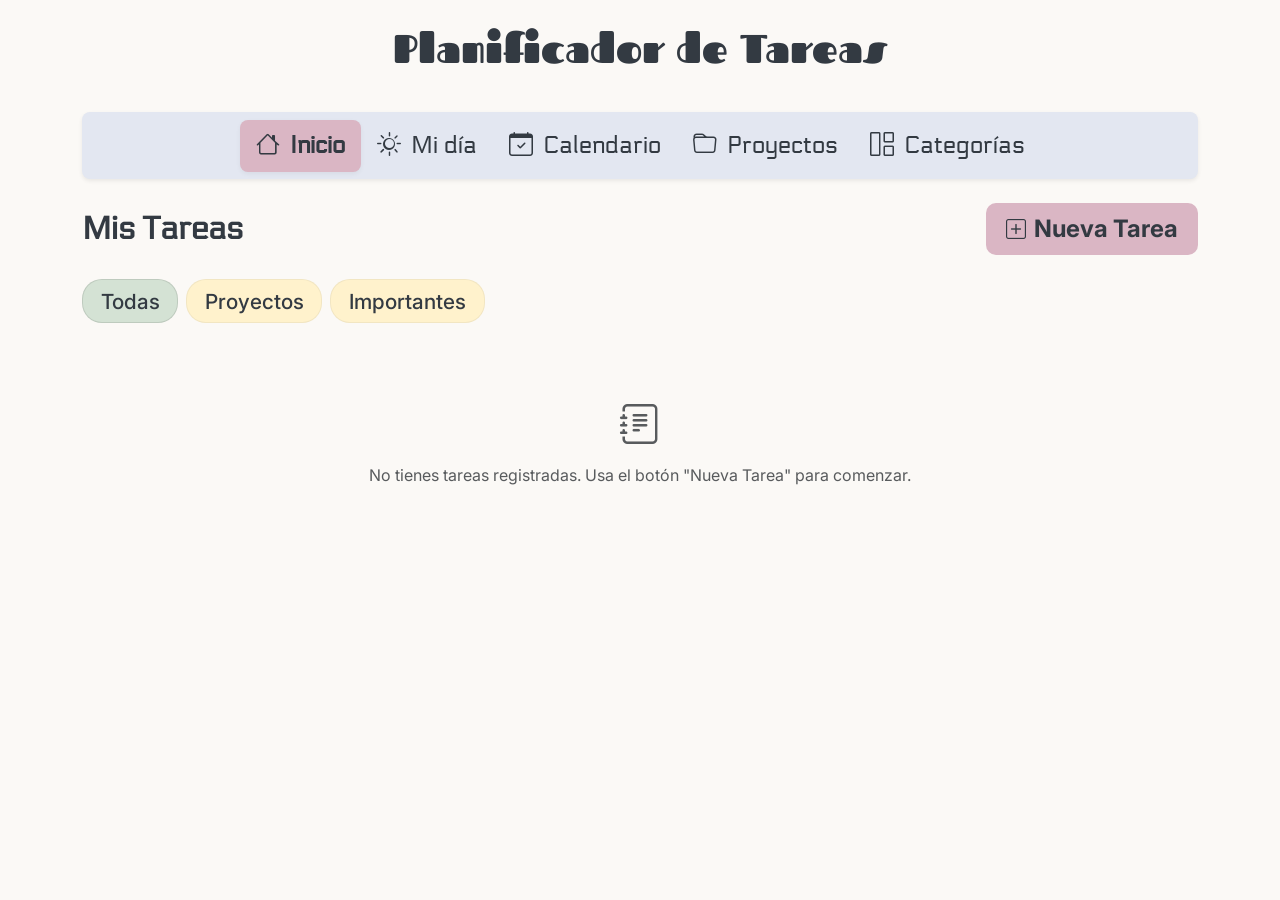
==== index.html @ db42d058 "Estructura del proyecto" ====
<!DOCTYPE html>
<html lang="es">

<head>
  <meta charset="UTF-8">
  <meta name="viewport" content="width=device-width, initial-scale=1.0">
  <title>Planificador de Tareas</title>

  <!-- Bootstrap CSS (5.3.3) -->
  <link href="https://cdn.jsdelivr.net/npm/bootstrap@5.3.3/dist/css/bootstrap.min.css" rel="stylesheet">
  <!-- Bootstrap Icons -->
  <link rel="stylesheet" href="https://cdn.jsdelivr.net/npm/bootstrap-icons@1.11.3/font/bootstrap-icons.min.css">

  <!-- Google Fonts -->
  <link rel="preconnect" href="https://fonts.googleapis.com">
  <link rel="preconnect" href="https://fonts.gstatic.com" crossorigin>
  <link href="https://fonts.googleapis.com/css2?family=Electrolize&family=Fascinate&family=Inter:wght@400;500;600&display=swap" rel="stylesheet">

  <!-- CSS Personalizado -->
  <link rel="stylesheet" href="css/styles.css">
</head>

<body>

  <header class="text-center py-4">
    <h1 class="titulo-header m-0">Planificador de Tareas</h1>
  </header>

  <!-- Navegación Principal -->
  <div class="container my-3">
    <ul class="nav nav-tabs justify-content-center border-0 p-2 rounded-3 shadow-sm nav-custom">
      <li class="nav-item">
        <a class="nav-link active" aria-current="page" href="#">
          <i class="bi bi-house me-1"></i> Inicio
        </a>
      </li>
      <li class="nav-item">
        <a class="nav-link" href="#">
          <i class="bi bi-brightness-high me-1"></i> Mi día
        </a>
      </li>
      <li class="nav-item">
        <a class="nav-link" href="#">
          <i class="bi bi-calendar-check me-1"></i> Calendario
        </a>
      </li>
      <li class="nav-item">
        <a class="nav-link" href="#">
          <i class="bi bi-folder me-1"></i> Proyectos
        </a>
      </li>
      <li class="nav-item">
        <a class="nav-link" href="#">
          <i class="bi bi-grid-1x2 me-1"></i> Categorías
        </a>
      </li>
    </ul>
  </div>

  <!-- Contenido Principal -->
  <main class="container my-4">
    <!-- Encabezado de Sección + Botón Nueva Tarea -->
    <div class="d-flex justify-content-between align-items-center mb-4">
      <h2 class="subtitulo-seccion m-0">Mis Tareas</h2>
      <button class="btn btn-principal d-flex align-items-center gap-2" type="button" data-bs-toggle="offcanvas" data-bs-target="#offcanvasNuevaTarea" aria-controls="offcanvasNuevaTarea">
        <i class="bi bi-plus-square fs-5"></i>
        <span>Nueva Tarea</span>
      </button>
    </div>

    <!-- Filtros de Tareas -->
    <div class="d-flex flex-wrap gap-2 mb-4">
      <button class="btn btn-filtro active" type="button">Todas</button>
      <button class="btn btn-filtro" type="button">Proyectos</button>
      <button class="btn btn-filtro" type="button">Importantes</button>
    </div>

    <!-- Área donde se renderizan las tarjetas de tareas -->
    <div class="row g-3" id="contenedor-tareas">
      <!-- Ejemplo de tarjeta vacía / marcador -->
      <div class="col-12 text-center py-5 text-muted">
        <i class="bi bi-journal-text fs-1"></i>
        <p class="mt-2">No tienes tareas registradas. Usa el botón "Nueva Tarea" para comenzar.</p>
      </div>
    </div>
  </main>

  <!-- Offcanvas: Modal inferior para Agregar Tarea -->
  <div class="offcanvas offcanvas-bottom rounded-top-4 h-auto" tabindex="-1" id="offcanvasNuevaTarea" aria-labelledby="offcanvasNuevaTareaLabel">
    <div class="offcanvas-header border-bottom">
      <h3 class="offcanvas-title d-flex align-items-center gap-2" id="offcanvasNuevaTareaLabel">
        <i class="bi bi-plus-square text-primary"></i> Nueva Tarea
      </h3>
      <button type="button" class="btn-close" data-bs-dismiss="offcanvas" aria-label="Cerrar"></button>
    </div>

    <div class="offcanvas-body py-4">
      <form class="container" style="max-width: 800px;">
        <div class="row g-3">
          <!-- Nombre del Proyecto -->
          <div class="col-12 ">
            <label for="inputProyecto" class="form-label small fw-bold">Proyecto</label>
            <div class="input-group">
              <span class="input-group-text"><i class="bi bi-archive"></i></span>
              <input type="text" class="form-control" id="inputProyecto" placeholder="Ej. Rediseño Web">
            </div>
          </div>

          <!-- Nombre de la Tarea -->
          <div class="col-12">
            <label for="inputTarea" class="form-label small fw-bold">Nombre de la tarea</label>
            <div class="input-group">
              <span class="input-group-text"><i class="bi bi-check2-square"></i></span>
              <input type="text" class="form-control" id="inputTarea" placeholder="Ej. Diseñar componentes de UI" required>
            </div>
          </div>

          <!-- Descripción / Detalles -->
          <div class="col-12">
            <label for="textareaDescripcion" class="form-label small fw-bold">Descripción</label>
            <div class="form-floating">
              <textarea class="form-control" id="textareaDescripcion" placeholder="Detalles de la tarea..." style="height: 100px"></textarea>
              <label for="textareaDescripcion">Escribe los detalles aquí...</label>
            </div>
          </div>

          <!-- Nivel de Importancia / Matriz de Eisenhower -->
          <div class="col-12">
            <label for="selectPrioridad" class="form-label small fw-bold">Prioridad (Matriz Eisenhower)</label>
            <div class="form-floating">
              <select class="form-select" id="selectPrioridad" aria-label="Seleccionar prioridad">
                <option selected disabled value="">Selecciona la prioridad...</option>
                <option value="1">Urgente e Importante (Hacer ahora)</option>
                <option value="2">Importante pero No Urgente (Planificar)</option>
                <option value="3">Urgente pero No Importante (Delegar)</option>
                <option value="4">Ni Urgente ni Importante (Eliminar)</option>
              </select>
            </div>
          </div>

          <!-- Botón de guardar -->
          <div class="col-12 mt-4 text-end">
            <button type="button" class="btn btn-secondary me-2" data-bs-dismiss="offcanvas">Cancelar</button>
            <button type="submit" class="btn btn-principal">Guardar Tarea</button>
          </div>
        </div>
      </form>
    </div>
  </div>

  <!-- Bootstrap JS Bundle -->
  <script src="https://cdn.jsdelivr.net/npm/bootstrap@5.3.3/dist/js/bootstrap.bundle.min.js"></script>
</body>

</html>
---- css/styles.css ----
:root {
  /* Paleta Pastel */
  --fondo: #FBF9F6;               
  --texto-principal: #333A42;      
  
  --accent-pastel: #DAB6C4;      
  --accent-pastel-hover: #C59DB0; 
  
  --cat-trabajo: #D4E2D4;        
  --cat-tareas: #FFF2CC;         
  --cat-rutinas: #E3E7F1;        
  --cat-destacado: #FCD5CE;     

  /* Fuentes */
  --fuente-titulos: "Fascinate", display;
  --fuente-subtitulos: "Electrolize", sans-serif;
  --fuente-cuerpo: "Inter", sans-serif;
}

body {
  background-color: var(--fondo);
  color: var(--texto-principal);
  font-family: var(--fuente-cuerpo);
}

/* Header */
.titulo-header {
  font-family: var(--fuente-titulos);
  color: var(--texto-principal);
}

.subtitulo-seccion {
  font-family: var(--fuente-subtitulos);
  font-weight: 700;
}

/* Nav Tabs Pastel */
.nav-custom {
  background-color: var(--cat-rutinas);
  font-family: var(--fuente-subtitulos);
}

.nav-custom .nav-link {
  color: var(--texto-principal);
  border: none;
  font-size: 1.5rem;
  transition: all 0.2s ease-in-out;
  border-radius: 8px;
}

.nav-custom .nav-link:hover {
  background-color: rgba(255, 255, 255, 0.6);
}

.nav-custom .nav-link.active {
  background-color: var(--accent-pastel);
  color: #333A42;
  font-weight: 600;
  box-shadow: 0 2px 5px rgba(0, 0, 0, 0.05);
}

/* Botón Principal (Nueva Tarea) */
.btn-principal {
  background-color: var(--accent-pastel);
  color: var(--texto-principal);
  border: none;
  font-size: 1.5rem;
  font-weight: 700;
  padding: 0.5rem 1.25rem;
  border-radius: 10px;
}

.btn-principal:hover,
.btn-principal:active {
  background-color: var(--accent-pastel-hover);
  color: var(--texto-principal);
}

/* Botones Filtro (Chips) */
.btn-filtro {
  background-color: var(--cat-tareas);
  color: var(--texto-principal);
  border: 1px solid rgba(0, 0, 0, 0.05);
  border-radius: 20px;
  padding: 0.35rem 1.1rem;
  font-weight: 500;
  font-size: 1.3rem;
  transition: all 0.2s ease;
}

.btn-filtro:hover {
  background-color: var(--cat-destacado);
}

.btn-filtro.active {
  background-color: var(--cat-trabajo);
  color: var(--texto-principal);
  border-color: rgba(0, 0, 0, 0.1);
}

/* Offcanvas */
.offcanvas-bottom {
  max-height: 85vh;
  background-color: var(--fondo);
}

.offcanvas-title {
  font-family: var(--fuente-titulos);
}

.form-label{
    font-family: var(--fuente-subtitulos);
    font-size: 1.05rem;
}

/* Estilos de prueba para badges/etiquetas de color en tarjetas futuras 
.badge-menta { background-color: var(--cat-trabajo); color: var(--texto-principal); }
.badge-crema { background-color: var(--cat-tareas); color: var(--texto-principal); }
.badge-lavanda { background-color: var(--cat-rutinas); color: var(--texto-principal); }
.badge-durazno { background-color: var(--cat-destacado); color: var(--texto-principal); }*/
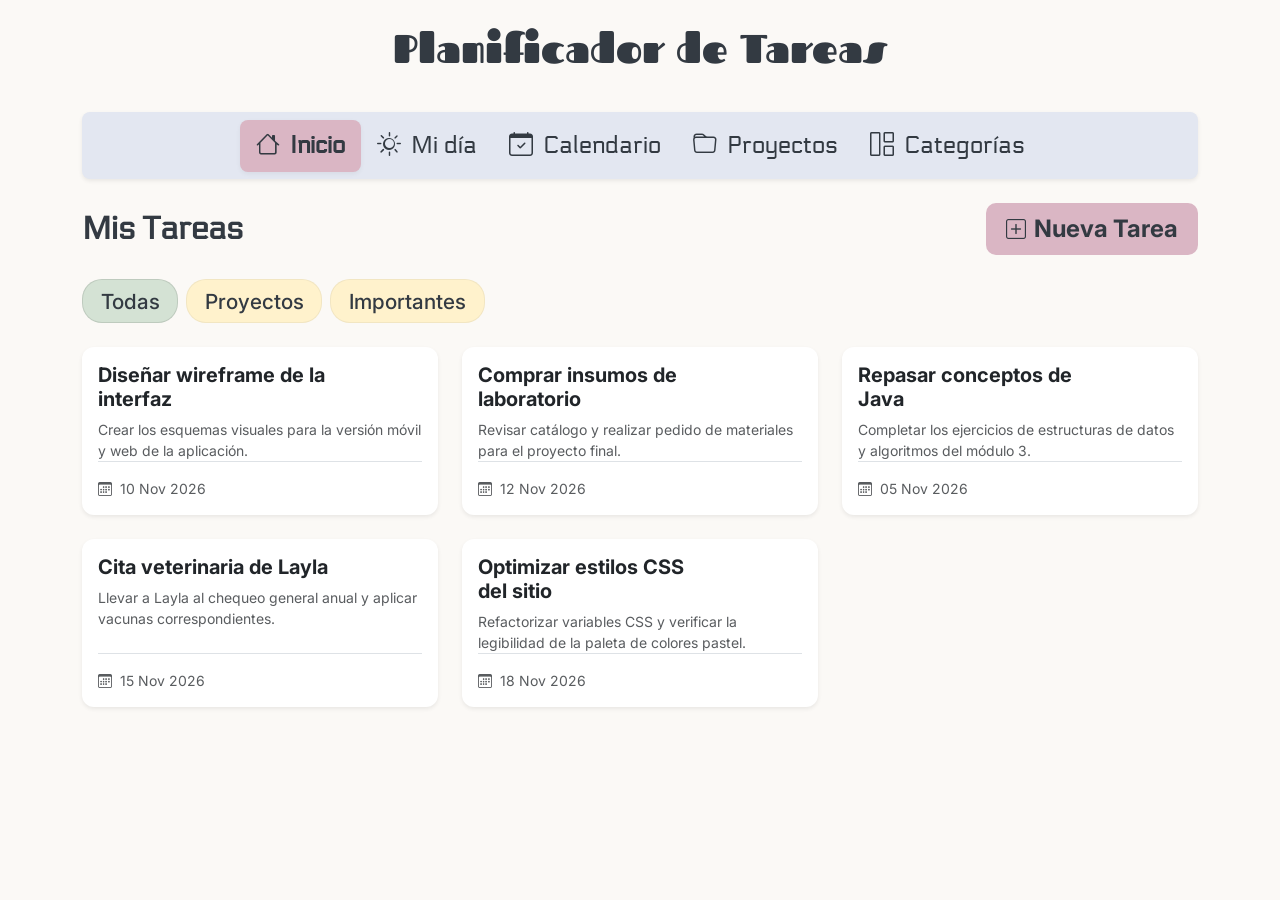
==== commit 39486dcd: "Tarjetas" ====
--- a/index.html
+++ b/index.html
@@ -2,154 +2,259 @@
 <html lang="es">
 
 <head>
-  <meta charset="UTF-8">
-  <meta name="viewport" content="width=device-width, initial-scale=1.0">
-  <title>Planificador de Tareas</title>
-
-  <!-- Bootstrap CSS (5.3.3) -->
-  <link href="https://cdn.jsdelivr.net/npm/bootstrap@5.3.3/dist/css/bootstrap.min.css" rel="stylesheet">
-  <!-- Bootstrap Icons -->
-  <link rel="stylesheet" href="https://cdn.jsdelivr.net/npm/bootstrap-icons@1.11.3/font/bootstrap-icons.min.css">
-
-  <!-- Google Fonts -->
-  <link rel="preconnect" href="https://fonts.googleapis.com">
-  <link rel="preconnect" href="https://fonts.gstatic.com" crossorigin>
-  <link href="https://fonts.googleapis.com/css2?family=Electrolize&family=Fascinate&family=Inter:wght@400;500;600&display=swap" rel="stylesheet">
-
-  <!-- CSS Personalizado -->
-  <link rel="stylesheet" href="css/styles.css">
+    <meta charset="UTF-8">
+    <meta name="viewport" content="width=device-width, initial-scale=1.0">
+    <title>Planificador de Tareas</title>
+
+    <!-- Bootstrap CSS (5.3.3) -->
+    <link href="https://cdn.jsdelivr.net/npm/bootstrap@5.3.3/dist/css/bootstrap.min.css" rel="stylesheet">
+    <!-- Bootstrap Icons -->
+    <link rel="stylesheet" href="https://cdn.jsdelivr.net/npm/bootstrap-icons@1.11.3/font/bootstrap-icons.min.css">
+
+    <!-- Google Fonts -->
+    <link rel="preconnect" href="https://fonts.googleapis.com">
+    <link rel="preconnect" href="https://fonts.gstatic.com" crossorigin>
+    <link
+        href="https://fonts.googleapis.com/css2?family=Electrolize&family=Fascinate&family=Inter:wght@400;500;600&display=swap"
+        rel="stylesheet">
+
+    <!-- CSS Personalizado -->
+    <link rel="stylesheet" href="css/styles.css">
 </head>
 
 <body>
 
-  <header class="text-center py-4">
-    <h1 class="titulo-header m-0">Planificador de Tareas</h1>
-  </header>
-
-  <!-- Navegación Principal -->
-  <div class="container my-3">
-    <ul class="nav nav-tabs justify-content-center border-0 p-2 rounded-3 shadow-sm nav-custom">
-      <li class="nav-item">
-        <a class="nav-link active" aria-current="page" href="#">
-          <i class="bi bi-house me-1"></i> Inicio
-        </a>
-      </li>
-      <li class="nav-item">
-        <a class="nav-link" href="#">
-          <i class="bi bi-brightness-high me-1"></i> Mi día
-        </a>
-      </li>
-      <li class="nav-item">
-        <a class="nav-link" href="#">
-          <i class="bi bi-calendar-check me-1"></i> Calendario
-        </a>
-      </li>
-      <li class="nav-item">
-        <a class="nav-link" href="#">
-          <i class="bi bi-folder me-1"></i> Proyectos
-        </a>
-      </li>
-      <li class="nav-item">
-        <a class="nav-link" href="#">
-          <i class="bi bi-grid-1x2 me-1"></i> Categorías
-        </a>
-      </li>
-    </ul>
-  </div>
-
-  <!-- Contenido Principal -->
-  <main class="container my-4">
-    <!-- Encabezado de Sección + Botón Nueva Tarea -->
-    <div class="d-flex justify-content-between align-items-center mb-4">
-      <h2 class="subtitulo-seccion m-0">Mis Tareas</h2>
-      <button class="btn btn-principal d-flex align-items-center gap-2" type="button" data-bs-toggle="offcanvas" data-bs-target="#offcanvasNuevaTarea" aria-controls="offcanvasNuevaTarea">
-        <i class="bi bi-plus-square fs-5"></i>
-        <span>Nueva Tarea</span>
-      </button>
+    <header class="text-center py-4">
+        <h1 class="titulo-header m-0">Planificador de Tareas</h1>
+    </header>
+
+    <!-- Navegación Principal -->
+    <div class="container my-3">
+        <ul class="nav nav-tabs justify-content-center border-0 p-2 rounded-3 shadow-sm nav-custom">
+            <li class="nav-item">
+                <a class="nav-link active" aria-current="page" href="#">
+                    <i class="bi bi-house me-1"></i> Inicio
+                </a>
+            </li>
+            <li class="nav-item">
+                <a class="nav-link" href="#">
+                    <i class="bi bi-brightness-high me-1"></i> Mi día
+                </a>
+            </li>
+            <li class="nav-item">
+                <a class="nav-link" href="#">
+                    <i class="bi bi-calendar-check me-1"></i> Calendario
+                </a>
+            </li>
+            <li class="nav-item">
+                <a class="nav-link" href="#">
+                    <i class="bi bi-folder me-1"></i> Proyectos
+                </a>
+            </li>
+            <li class="nav-item">
+                <a class="nav-link" href="#">
+                    <i class="bi bi-grid-1x2 me-1"></i> Categorías
+                </a>
+            </li>
+        </ul>
     </div>
 
-    <!-- Filtros de Tareas -->
-    <div class="d-flex flex-wrap gap-2 mb-4">
-      <button class="btn btn-filtro active" type="button">Todas</button>
-      <button class="btn btn-filtro" type="button">Proyectos</button>
-      <button class="btn btn-filtro" type="button">Importantes</button>
+    <!-- Contenido Principal -->
+    <main class="container my-4">
+        <!-- Encabezado de Sección + Botón Nueva Tarea -->
+        <div class="d-flex justify-content-between align-items-center mb-4">
+            <h2 class="subtitulo-seccion m-0">Mis Tareas</h2>
+            <button class="btn btn-principal d-flex align-items-center gap-2" type="button" data-bs-toggle="offcanvas"
+                data-bs-target="#offcanvasNuevaTarea" aria-controls="offcanvasNuevaTarea">
+                <i class="bi bi-plus-square fs-5"></i>
+                <span>Nueva Tarea</span>
+            </button>
+        </div>
+
+        <!-- Filtros de Tareas -->
+        <div class="d-flex flex-wrap gap-2 mb-4">
+            <button class="btn btn-filtro active" type="button">Todas</button>
+            <button class="btn btn-filtro" type="button">Proyectos</button>
+            <button class="btn btn-filtro" type="button">Importantes</button>
+        </div>
+
+
+        <!-- Contenedor / Lista de Tareas -->
+        <div class="row g-4" id="contenedor-tareas">
+
+            <!-- Tarjeta 1 -->
+            <div class="col-12 col-md-6 col-lg-4">
+                <div class="card h-100 border-0 shadow-sm tarjeta-tarea">
+                    <div class="card-body d-flex flex-column justify-content-between">
+                        <div>
+                            <div class="d-flex justify-content-between align-items-start mb-2">
+                                <h5 class="card-title fw-bold m-0">Diseñar wireframe de la interfaz</h5>
+                                <span class="badge badge-durazno px-2 py-1">Pendiente</span>
+                            </div>
+                            <p class="card-text text-muted small">Crear los esquemas visuales para la versión móvil y
+                                web de la aplicación.</p>
+                        </div>
+                        <div class="pt-3 border-top d-flex justify-content-between align-items-center text-muted small">
+                            <span><i class="bi bi-calendar3 me-1"></i> 10 Nov 2026</span>
+                            <span class="badge badge-menta">Trabajo</span>
+                        </div>
+                    </div>
+                </div>
+            </div>
+
+            <!-- Tarjeta 2 -->
+            <div class="col-12 col-md-6 col-lg-4">
+                <div class="card h-100 border-0 shadow-sm tarjeta-tarea">
+                    <div class="card-body d-flex flex-column justify-content-between">
+                        <div>
+                            <div class="d-flex justify-content-between align-items-start mb-2">
+                                <h5 class="card-title fw-bold m-0">Comprar insumos de laboratorio</h5>
+                                <span class="badge badge-menta px-2 py-1">En Progreso</span>
+                            </div>
+                            <p class="card-text text-muted small">Revisar catálogo y realizar pedido de materiales para
+                                el proyecto final.</p>
+                        </div>
+                        <div class="pt-3 border-top d-flex justify-content-between align-items-center text-muted small">
+                            <span><i class="bi bi-calendar3 me-1"></i> 12 Nov 2026</span>
+                            <span class="badge badge-crema">Personal</span>
+                        </div>
+                    </div>
+                </div>
+            </div>
+
+            <!-- Tarjeta 3 -->
+            <div class="col-12 col-md-6 col-lg-4">
+                <div class="card h-100 border-0 shadow-sm tarjeta-tarea">
+                    <div class="card-body d-flex flex-column justify-content-between">
+                        <div>
+                            <div class="d-flex justify-content-between align-items-start mb-2">
+                                <h5 class="card-title fw-bold m-0">Repasar conceptos de Java</h5>
+                                <span class="badge badge-lavanda px-2 py-1">Completada</span>
+                            </div>
+                            <p class="card-text text-muted small">Completar los ejercicios de estructuras de datos y
+                                algoritmos del módulo 3.</p>
+                        </div>
+                        <div class="pt-3 border-top d-flex justify-content-between align-items-center text-muted small">
+                            <span><i class="bi bi-calendar3 me-1"></i> 05 Nov 2026</span>
+                            <span class="badge badge-lavanda">Estudio</span>
+                        </div>
+                    </div>
+                </div>
+            </div>
+
+            <!-- Tarjeta 4 -->
+            <div class="col-12 col-md-6 col-lg-4">
+                <div class="card h-100 border-0 shadow-sm tarjeta-tarea">
+                    <div class="card-body d-flex flex-column justify-content-between">
+                        <div>
+                            <div class="d-flex justify-content-between align-items-start mb-2">
+                                <h5 class="card-title fw-bold m-0">Cita veterinaria de Layla</h5>
+                                <span class="badge badge-durazno px-2 py-1">Pendiente</span>
+                            </div>
+                            <p class="card-text text-muted small">Llevar a Layla al chequeo general anual y aplicar
+                                vacunas correspondientes.</p>
+                        </div>
+                        <div class="pt-3 border-top d-flex justify-content-between align-items-center text-muted small">
+                            <span><i class="bi bi-calendar3 me-1"></i> 15 Nov 2026</span>
+                            <span class="badge badge-crema">Personal</span>
+                        </div>
+                    </div>
+                </div>
+            </div>
+
+            <!-- Tarjeta 5 -->
+            <div class="col-12 col-md-6 col-lg-4">
+                <div class="card h-100 border-0 shadow-sm tarjeta-tarea">
+                    <div class="card-body d-flex flex-column justify-content-between">
+                        <div>
+                            <div class="d-flex justify-content-between align-items-start mb-2">
+                                <h5 class="card-title fw-bold m-0">Optimizar estilos CSS del sitio</h5>
+                                <span class="badge badge-menta px-2 py-1">En Progreso</span>
+                            </div>
+                            <p class="card-text text-muted small">Refactorizar variables CSS y verificar la legibilidad
+                                de la paleta de colores pastel.</p>
+                        </div>
+                        <div class="pt-3 border-top d-flex justify-content-between align-items-center text-muted small">
+                            <span><i class="bi bi-calendar3 me-1"></i> 18 Nov 2026</span>
+                            <span class="badge badge-menta">Trabajo</span>
+                        </div>
+                    </div>
+                </div>
+            </div>
+
+        </div>
+    </main>
+
+    <!-- Offcanvas: Modal inferior para Agregar Tarea -->
+    <div class="offcanvas offcanvas-bottom rounded-top-4 h-auto" tabindex="-1" id="offcanvasNuevaTarea"
+        aria-labelledby="offcanvasNuevaTareaLabel">
+        <div class="offcanvas-header border-bottom">
+            <h3 class="offcanvas-title d-flex align-items-center gap-2" id="offcanvasNuevaTareaLabel">
+                <i class="bi bi-plus-square text-primary"></i> Nueva Tarea
+            </h3>
+            <button type="button" class="btn-close" data-bs-dismiss="offcanvas" aria-label="Cerrar"></button>
+        </div>
+
+        <div class="offcanvas-body py-4">
+            <form class="container" style="max-width: 800px;">
+                <div class="row g-3">
+                    <!-- Nombre del Proyecto -->
+                    <div class="col-12 ">
+                        <label for="inputProyecto" class="form-label small fw-bold">Proyecto</label>
+                        <div class="input-group">
+                            <span class="input-group-text"><i class="bi bi-archive"></i></span>
+                            <input type="text" class="form-control" id="inputProyecto" placeholder="Ej. Rediseño Web">
+                        </div>
+                    </div>
+
+                    <!-- Nombre de la Tarea -->
+                    <div class="col-12">
+                        <label for="inputTarea" class="form-label small fw-bold">Nombre de la tarea</label>
+                        <div class="input-group">
+                            <span class="input-group-text"><i class="bi bi-check2-square"></i></span>
+                            <input type="text" class="form-control" id="inputTarea"
+                                placeholder="Ej. Diseñar componentes de UI" required>
+                        </div>
+                    </div>
+
+                    <!-- Descripción / Detalles -->
+                    <div class="col-12">
+                        <label for="textareaDescripcion" class="form-label small fw-bold">Descripción</label>
+                        <div class="form-floating">
+                            <textarea class="form-control" id="textareaDescripcion"
+                                placeholder="Detalles de la tarea..." style="height: 100px"></textarea>
+                            <label for="textareaDescripcion">Escribe los detalles aquí...</label>
+                        </div>
+                    </div>
+
+                    <!-- Nivel de Importancia / Matriz de Eisenhower -->
+                    <div class="col-12">
+                        <label for="selectPrioridad" class="form-label small fw-bold">Prioridad (Matriz
+                            Eisenhower)</label>
+                        <div class="form-floating">
+                            <select class="form-select" id="selectPrioridad" aria-label="Seleccionar prioridad">
+                                <option selected disabled value="">Selecciona la prioridad...</option>
+                                <option value="1">Urgente e Importante (Hacer ahora)</option>
+                                <option value="2">Importante pero No Urgente (Planificar)</option>
+                                <option value="3">Urgente pero No Importante (Delegar)</option>
+                                <option value="4">Ni Urgente ni Importante (Eliminar)</option>
+                            </select>
+                        </div>
+                    </div>
+
+                    <!-- Botón de guardar -->
+                    <div class="col-12 mt-4 text-end">
+                        <button type="button" class="btn btn-secondary me-2"
+                            data-bs-dismiss="offcanvas">Cancelar</button>
+                        <button type="submit" class="btn btn-principal">Guardar Tarea</button>
+                    </div>
+                </div>
+            </form>
+        </div>
     </div>
 
-    <!-- Área donde se renderizan las tarjetas de tareas -->
-    <div class="row g-3" id="contenedor-tareas">
-      <!-- Ejemplo de tarjeta vacía / marcador -->
-      <div class="col-12 text-center py-5 text-muted">
-        <i class="bi bi-journal-text fs-1"></i>
-        <p class="mt-2">No tienes tareas registradas. Usa el botón "Nueva Tarea" para comenzar.</p>
-      </div>
-    </div>
-  </main>
-
-  <!-- Offcanvas: Modal inferior para Agregar Tarea -->
-  <div class="offcanvas offcanvas-bottom rounded-top-4 h-auto" tabindex="-1" id="offcanvasNuevaTarea" aria-labelledby="offcanvasNuevaTareaLabel">
-    <div class="offcanvas-header border-bottom">
-      <h3 class="offcanvas-title d-flex align-items-center gap-2" id="offcanvasNuevaTareaLabel">
-        <i class="bi bi-plus-square text-primary"></i> Nueva Tarea
-      </h3>
-      <button type="button" class="btn-close" data-bs-dismiss="offcanvas" aria-label="Cerrar"></button>
-    </div>
-
-    <div class="offcanvas-body py-4">
-      <form class="container" style="max-width: 800px;">
-        <div class="row g-3">
-          <!-- Nombre del Proyecto -->
-          <div class="col-12 ">
-            <label for="inputProyecto" class="form-label small fw-bold">Proyecto</label>
-            <div class="input-group">
-              <span class="input-group-text"><i class="bi bi-archive"></i></span>
-              <input type="text" class="form-control" id="inputProyecto" placeholder="Ej. Rediseño Web">
-            </div>
-          </div>
-
-          <!-- Nombre de la Tarea -->
-          <div class="col-12">
-            <label for="inputTarea" class="form-label small fw-bold">Nombre de la tarea</label>
-            <div class="input-group">
-              <span class="input-group-text"><i class="bi bi-check2-square"></i></span>
-              <input type="text" class="form-control" id="inputTarea" placeholder="Ej. Diseñar componentes de UI" required>
-            </div>
-          </div>
-
-          <!-- Descripción / Detalles -->
-          <div class="col-12">
-            <label for="textareaDescripcion" class="form-label small fw-bold">Descripción</label>
-            <div class="form-floating">
-              <textarea class="form-control" id="textareaDescripcion" placeholder="Detalles de la tarea..." style="height: 100px"></textarea>
-              <label for="textareaDescripcion">Escribe los detalles aquí...</label>
-            </div>
-          </div>
-
-          <!-- Nivel de Importancia / Matriz de Eisenhower -->
-          <div class="col-12">
-            <label for="selectPrioridad" class="form-label small fw-bold">Prioridad (Matriz Eisenhower)</label>
-            <div class="form-floating">
-              <select class="form-select" id="selectPrioridad" aria-label="Seleccionar prioridad">
-                <option selected disabled value="">Selecciona la prioridad...</option>
-                <option value="1">Urgente e Importante (Hacer ahora)</option>
-                <option value="2">Importante pero No Urgente (Planificar)</option>
-                <option value="3">Urgente pero No Importante (Delegar)</option>
-                <option value="4">Ni Urgente ni Importante (Eliminar)</option>
-              </select>
-            </div>
-          </div>
-
-          <!-- Botón de guardar -->
-          <div class="col-12 mt-4 text-end">
-            <button type="button" class="btn btn-secondary me-2" data-bs-dismiss="offcanvas">Cancelar</button>
-            <button type="submit" class="btn btn-principal">Guardar Tarea</button>
-          </div>
-        </div>
-      </form>
-    </div>
-  </div>
-
-  <!-- Bootstrap JS Bundle -->
-  <script src="https://cdn.jsdelivr.net/npm/bootstrap@5.3.3/dist/js/bootstrap.bundle.min.js"></script>
+    <!-- Bootstrap JS Bundle -->
+    <script src="https://cdn.jsdelivr.net/npm/bootstrap@5.3.3/dist/js/bootstrap.bundle.min.js"></script>
 </body>
 
 </html>
--- a/css/styles.css
+++ b/css/styles.css
@@ -113,6 +113,17 @@
     font-size: 1.05rem;
 }
 
+
+/* Tarjetas de Tareas */
+.tarjeta-tarea {
+  border-radius: 12px;
+  transition: transform 0.2s ease, box-shadow 0.2s ease;
+}
+
+.tarjeta-tarea:hover {
+  transform: translateY(-3px);
+  box-shadow: 0 8px 15px rgba(0, 0, 0, 0.08) !important;
+}
 /* Estilos de prueba para badges/etiquetas de color en tarjetas futuras 
 .badge-menta { background-color: var(--cat-trabajo); color: var(--texto-principal); }
 .badge-crema { background-color: var(--cat-tareas); color: var(--texto-principal); }
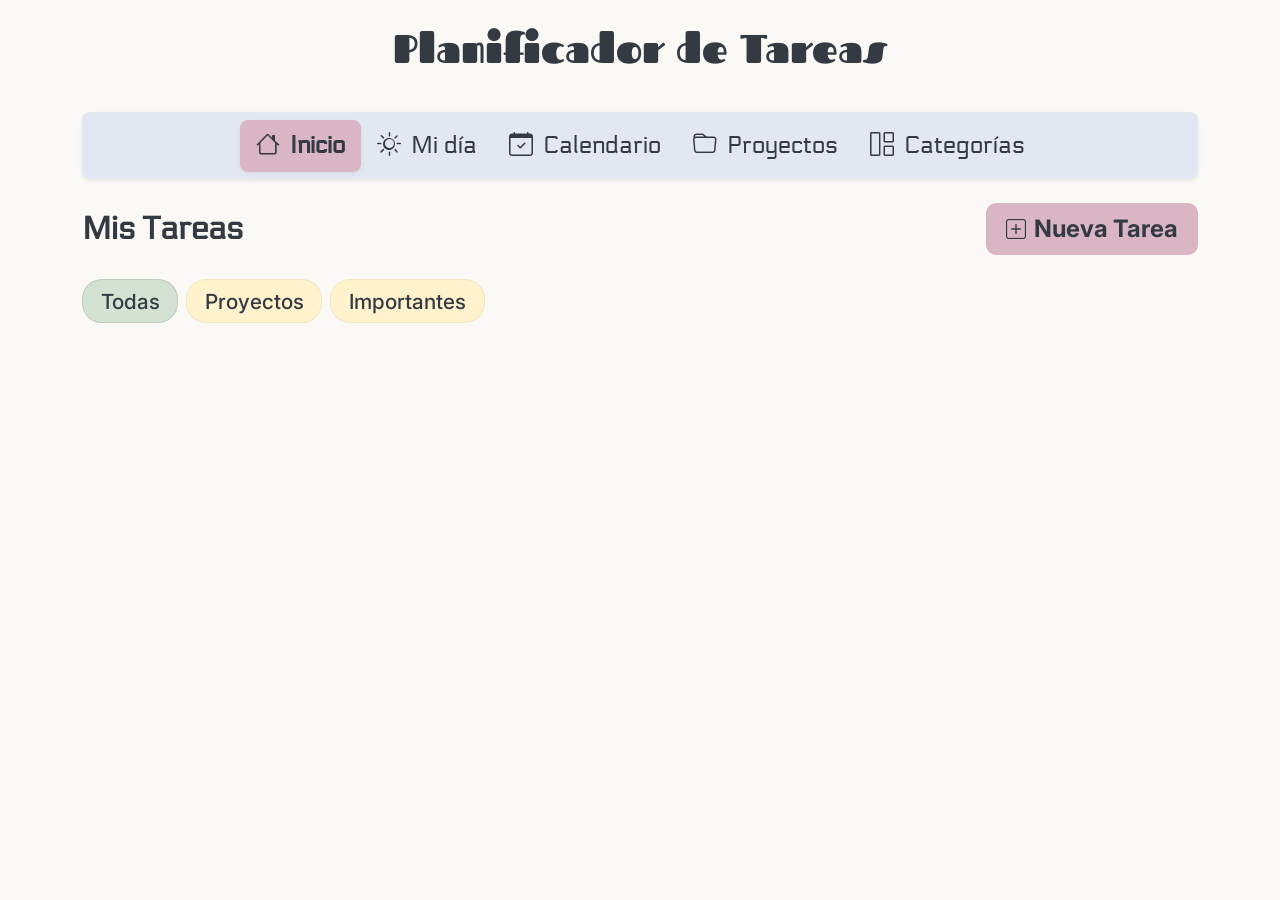
==== commit 0d85fa45: "Captura de tareas" ====
--- a/index.html
+++ b/index.html
@@ -80,114 +80,13 @@
 
 
         <!-- Contenedor / Lista de Tareas -->
-        <div class="row g-4" id="contenedor-tareas">
-
-            <!-- Tarjeta 1 -->
-            <div class="col-12 col-md-6 col-lg-4">
-                <div class="card h-100 border-0 shadow-sm tarjeta-tarea">
-                    <div class="card-body d-flex flex-column justify-content-between">
-                        <div>
-                            <div class="d-flex justify-content-between align-items-start mb-2">
-                                <h5 class="card-title fw-bold m-0">Diseñar wireframe de la interfaz</h5>
-                                <span class="badge badge-durazno px-2 py-1">Pendiente</span>
-                            </div>
-                            <p class="card-text text-muted small">Crear los esquemas visuales para la versión móvil y
-                                web de la aplicación.</p>
-                        </div>
-                        <div class="pt-3 border-top d-flex justify-content-between align-items-center text-muted small">
-                            <span><i class="bi bi-calendar3 me-1"></i> 10 Nov 2026</span>
-                            <span class="badge badge-menta">Trabajo</span>
-                        </div>
-                    </div>
-                </div>
-            </div>
-
-            <!-- Tarjeta 2 -->
-            <div class="col-12 col-md-6 col-lg-4">
-                <div class="card h-100 border-0 shadow-sm tarjeta-tarea">
-                    <div class="card-body d-flex flex-column justify-content-between">
-                        <div>
-                            <div class="d-flex justify-content-between align-items-start mb-2">
-                                <h5 class="card-title fw-bold m-0">Comprar insumos de laboratorio</h5>
-                                <span class="badge badge-menta px-2 py-1">En Progreso</span>
-                            </div>
-                            <p class="card-text text-muted small">Revisar catálogo y realizar pedido de materiales para
-                                el proyecto final.</p>
-                        </div>
-                        <div class="pt-3 border-top d-flex justify-content-between align-items-center text-muted small">
-                            <span><i class="bi bi-calendar3 me-1"></i> 12 Nov 2026</span>
-                            <span class="badge badge-crema">Personal</span>
-                        </div>
-                    </div>
-                </div>
-            </div>
-
-            <!-- Tarjeta 3 -->
-            <div class="col-12 col-md-6 col-lg-4">
-                <div class="card h-100 border-0 shadow-sm tarjeta-tarea">
-                    <div class="card-body d-flex flex-column justify-content-between">
-                        <div>
-                            <div class="d-flex justify-content-between align-items-start mb-2">
-                                <h5 class="card-title fw-bold m-0">Repasar conceptos de Java</h5>
-                                <span class="badge badge-lavanda px-2 py-1">Completada</span>
-                            </div>
-                            <p class="card-text text-muted small">Completar los ejercicios de estructuras de datos y
-                                algoritmos del módulo 3.</p>
-                        </div>
-                        <div class="pt-3 border-top d-flex justify-content-between align-items-center text-muted small">
-                            <span><i class="bi bi-calendar3 me-1"></i> 05 Nov 2026</span>
-                            <span class="badge badge-lavanda">Estudio</span>
-                        </div>
-                    </div>
-                </div>
-            </div>
-
-            <!-- Tarjeta 4 -->
-            <div class="col-12 col-md-6 col-lg-4">
-                <div class="card h-100 border-0 shadow-sm tarjeta-tarea">
-                    <div class="card-body d-flex flex-column justify-content-between">
-                        <div>
-                            <div class="d-flex justify-content-between align-items-start mb-2">
-                                <h5 class="card-title fw-bold m-0">Cita veterinaria de Layla</h5>
-                                <span class="badge badge-durazno px-2 py-1">Pendiente</span>
-                            </div>
-                            <p class="card-text text-muted small">Llevar a Layla al chequeo general anual y aplicar
-                                vacunas correspondientes.</p>
-                        </div>
-                        <div class="pt-3 border-top d-flex justify-content-between align-items-center text-muted small">
-                            <span><i class="bi bi-calendar3 me-1"></i> 15 Nov 2026</span>
-                            <span class="badge badge-crema">Personal</span>
-                        </div>
-                    </div>
-                </div>
-            </div>
-
-            <!-- Tarjeta 5 -->
-            <div class="col-12 col-md-6 col-lg-4">
-                <div class="card h-100 border-0 shadow-sm tarjeta-tarea">
-                    <div class="card-body d-flex flex-column justify-content-between">
-                        <div>
-                            <div class="d-flex justify-content-between align-items-start mb-2">
-                                <h5 class="card-title fw-bold m-0">Optimizar estilos CSS del sitio</h5>
-                                <span class="badge badge-menta px-2 py-1">En Progreso</span>
-                            </div>
-                            <p class="card-text text-muted small">Refactorizar variables CSS y verificar la legibilidad
-                                de la paleta de colores pastel.</p>
-                        </div>
-                        <div class="pt-3 border-top d-flex justify-content-between align-items-center text-muted small">
-                            <span><i class="bi bi-calendar3 me-1"></i> 18 Nov 2026</span>
-                            <span class="badge badge-menta">Trabajo</span>
-                        </div>
-                    </div>
-                </div>
-            </div>
-
-        </div>
+        <div class="row g-4" id="contenedor-tareas"></div>
     </main>
 
     <!-- Offcanvas: Modal inferior para Agregar Tarea -->
     <div class="offcanvas offcanvas-bottom rounded-top-4 h-auto" tabindex="-1" id="offcanvasNuevaTarea"
         aria-labelledby="offcanvasNuevaTareaLabel">
+        <!--Titulo de Modal-->
         <div class="offcanvas-header border-bottom">
             <h3 class="offcanvas-title d-flex align-items-center gap-2" id="offcanvasNuevaTareaLabel">
                 <i class="bi bi-plus-square text-primary"></i> Nueva Tarea
@@ -195,12 +94,14 @@
             <button type="button" class="btn-close" data-bs-dismiss="offcanvas" aria-label="Cerrar"></button>
         </div>
 
+
         <div class="offcanvas-body py-4">
-            <form class="container" style="max-width: 800px;">
+            <form class="container" id="form-Planificador" style="max-width: 800px;">
                 <div class="row g-3">
+
                     <!-- Nombre del Proyecto -->
                     <div class="col-12 ">
-                        <label for="inputProyecto" class="form-label small fw-bold">Proyecto</label>
+                        <label for="inputProyecto" class="form-label small fw-bold">Nombr Proyecto</label>
                         <div class="input-group">
                             <span class="input-group-text"><i class="bi bi-archive"></i></span>
                             <input type="text" class="form-control" id="inputProyecto" placeholder="Ej. Rediseño Web">
@@ -213,7 +114,7 @@
                         <div class="input-group">
                             <span class="input-group-text"><i class="bi bi-check2-square"></i></span>
                             <input type="text" class="form-control" id="inputTarea"
-                                placeholder="Ej. Diseñar componentes de UI" required>
+                                placeholder="Ej. Diseñar componentes de UI">
                         </div>
                     </div>
 
@@ -242,6 +143,19 @@
                         </div>
                     </div>
 
+                    <!-- Fecha de entrega -->
+                    <div class="col-12">
+                        <label for="inputFecha" class="form-label small fw-bold">Fecha de entrega</label>
+                        <div class="input-group">
+                            <span class="input-group-text"><i class="bi bi-check2-square"></i></span>
+                            <input type="date" class="form-control" id="inputFecha"
+                                placeholder=" Fecha de finalización de la tarea">
+                        </div>
+                    </div>
+
+                    <!-- Contenedor donde se mostrarán las alertas -->
+                    <div id="contenedor-alertas" class="container my-3"></div>
+
                     <!-- Botón de guardar -->
                     <div class="col-12 mt-4 text-end">
                         <button type="button" class="btn btn-secondary me-2"
@@ -255,6 +169,9 @@
 
     <!-- Bootstrap JS Bundle -->
     <script src="https://cdn.jsdelivr.net/npm/bootstrap@5.3.3/dist/js/bootstrap.bundle.min.js"></script>
+
+    <!--JS -->
+    <script src="./js/app.js"></script>
 </body>
 
 </html>
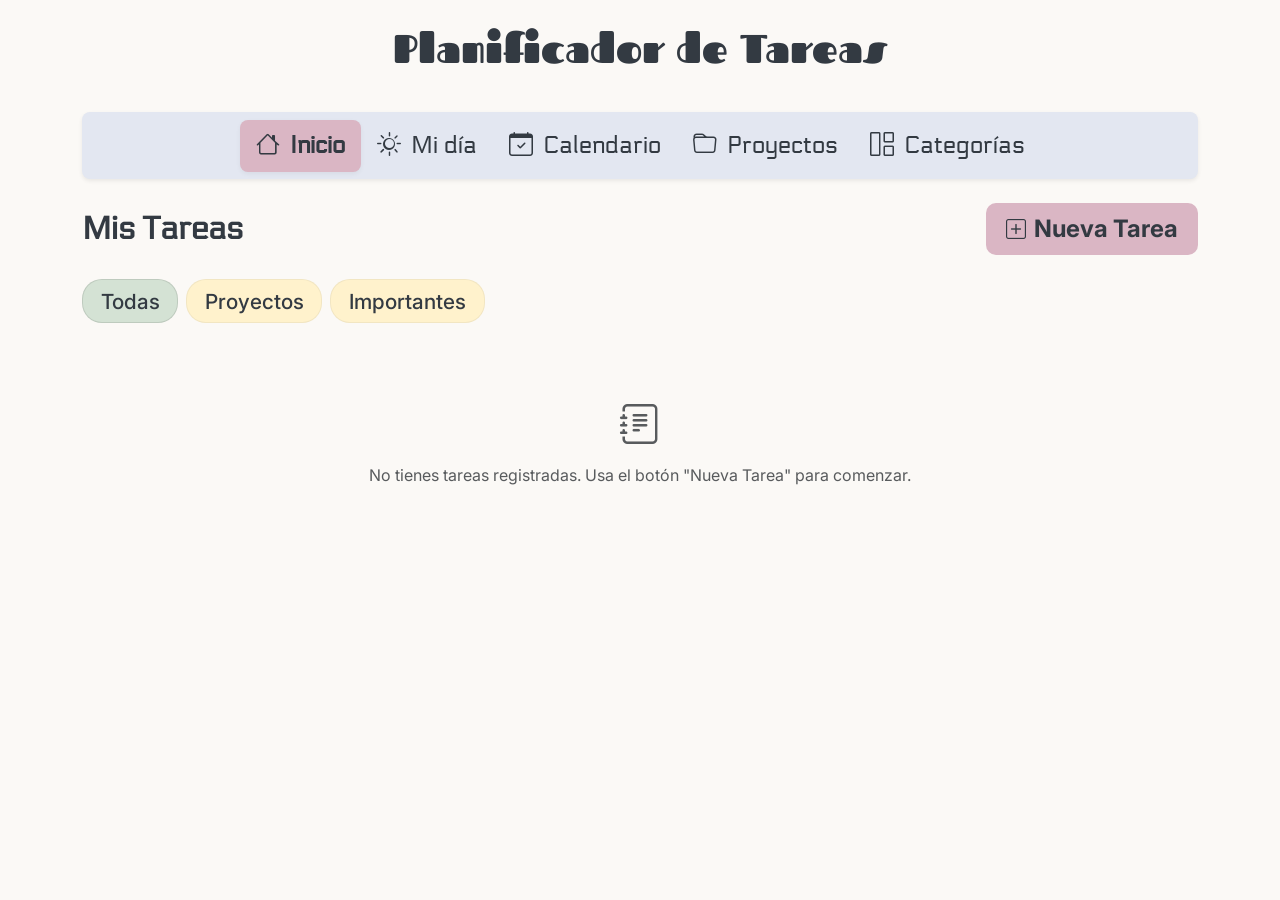
==== commit 84d642e1: "Mostrar lista en pantalla" ====
--- a/index.html
+++ b/index.html
@@ -81,6 +81,7 @@
 
         <!-- Contenedor / Lista de Tareas -->
         <div class="row g-4" id="contenedor-tareas"></div>
+
     </main>
 
     <!-- Offcanvas: Modal inferior para Agregar Tarea -->
--- a/css/styles.css
+++ b/css/styles.css
@@ -124,8 +124,8 @@
   transform: translateY(-3px);
   box-shadow: 0 8px 15px rgba(0, 0, 0, 0.08) !important;
 }
-/* Estilos de prueba para badges/etiquetas de color en tarjetas futuras 
+/* Estilos de prueba para badges/etiquetas de color en tarjetas futuras */
 .badge-menta { background-color: var(--cat-trabajo); color: var(--texto-principal); }
 .badge-crema { background-color: var(--cat-tareas); color: var(--texto-principal); }
 .badge-lavanda { background-color: var(--cat-rutinas); color: var(--texto-principal); }
-.badge-durazno { background-color: var(--cat-destacado); color: var(--texto-principal); }*/+.badge-durazno { background-color: var(--cat-destacado); color: var(--texto-principal); }
